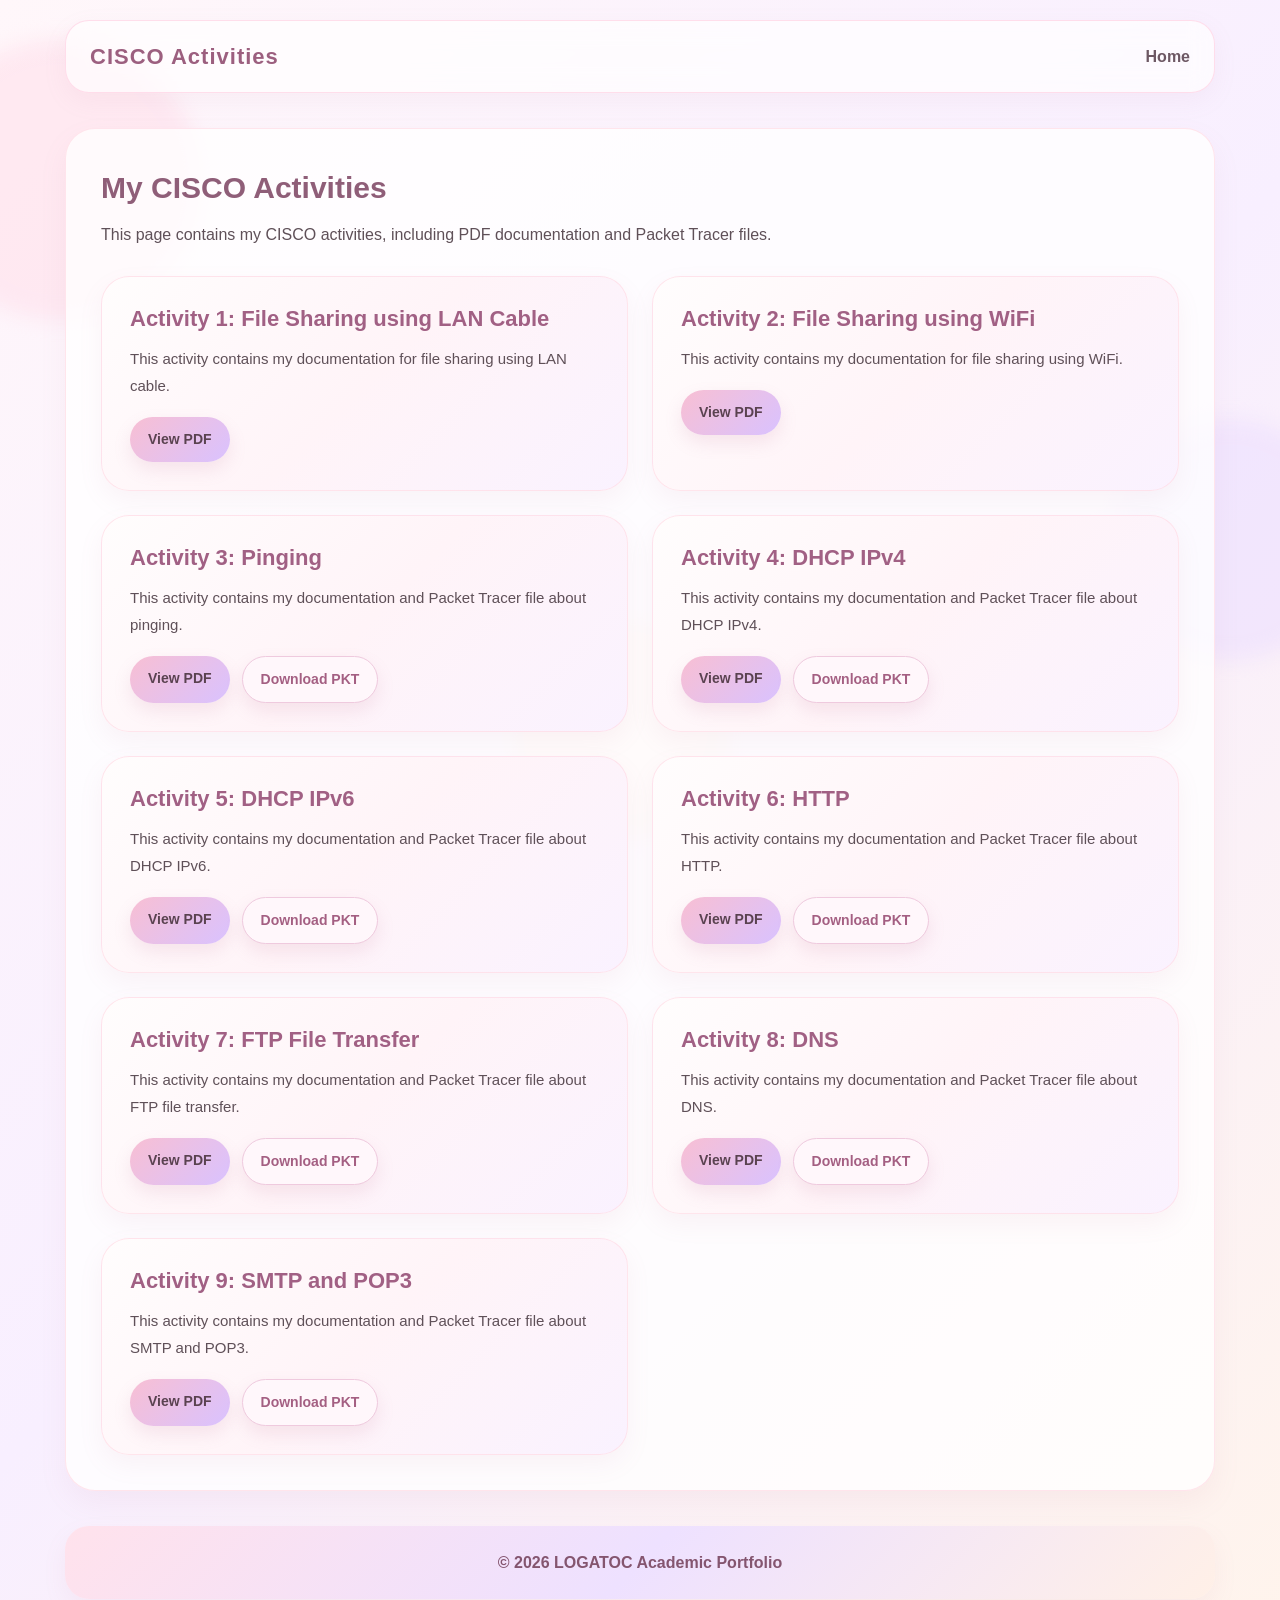
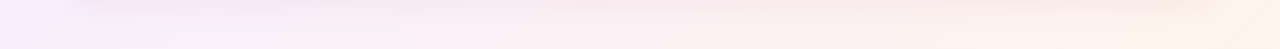
==== cisco.html @ a19fa794 "Added academic portfolio website" ====
<!DOCTYPE html>
<html lang="en">
<head>
    <meta charset="UTF-8">
    <meta name="viewport" content="width=device-width, initial-scale=1.0">
    <title>CISCO Activities</title>

    <style>
        * {
            margin: 0;
            padding: 0;
            box-sizing: border-box;
        }

        html {
            scroll-behavior: smooth;
        }

        body {
            font-family: "Segoe UI", Arial, sans-serif;
            background: linear-gradient(135deg, #fff7fa, #f8efff, #fff4ec);
            color: #4a3d45;
            line-height: 1.6;
            min-height: 100vh;
            padding-bottom: 25px;
        }

        .bg-shape {
            position: fixed;
            border-radius: 50%;
            z-index: -1;
            filter: blur(10px);
            opacity: 0.5;
        }

        .shape1 {
            width: 280px;
            height: 280px;
            background: #ffdbe8;
            top: 40px;
            left: -80px;
        }

        .shape2 {
            width: 240px;
            height: 240px;
            background: #eadbff;
            top: 420px;
            right: -70px;
        }

        .shape3 {
            width: 220px;
            height: 220px;
            background: #ffe8d9;
            bottom: 60px;
            left: 40%;
        }

        .navbar {
            width: 90%;
            max-width: 1150px;
            margin: 20px auto 0;
            padding: 18px 24px;
            background: rgba(255, 255, 255, 0.68);
            backdrop-filter: blur(12px);
            border: 1px solid rgba(255, 214, 230, 0.8);
            border-radius: 24px;
            display: flex;
            justify-content: space-between;
            align-items: center;
            box-shadow: 0 8px 25px rgba(191, 136, 164, 0.08);
        }

        .logo {
            font-size: 22px;
            font-weight: bold;
            color: #9c5f7f;
            letter-spacing: 1px;
        }

        .nav-links {
            display: flex;
            list-style: none;
            gap: 18px;
        }

        .nav-links a {
            text-decoration: none;
            color: #6d5864;
            font-weight: 600;
            transition: 0.3s ease;
        }

        .nav-links a:hover {
            color: #c26f98;
        }

        .activities-section {
            width: 90%;
            max-width: 1150px;
            margin: 35px auto;
            background: rgba(255, 255, 255, 0.78);
            border: 1px solid rgba(255, 220, 230, 0.75);
            border-radius: 30px;
            padding: 35px;
            box-shadow: 0 12px 28px rgba(185, 127, 156, 0.08);
        }

        .activities-section h2 {
            color: #8f5e78;
            margin-bottom: 10px;
            font-size: 30px;
        }

        .certificate-intro {
            color: #5f5058;
            margin-bottom: 25px;
            max-width: 800px;
        }

        .activity-file-grid {
            display: grid;
            grid-template-columns: repeat(2, 1fr);
            gap: 24px;
            margin-top: 28px;
        }

        .activity-file-card {
            background: linear-gradient(135deg, #fffdfd, #fff4f8, #faf2ff);
            border: 1px solid rgba(255, 220, 230, 0.7);
            border-radius: 28px;
            padding: 28px;
            box-shadow: 0 10px 25px rgba(185, 127, 156, 0.08);
            transition: 0.3s ease;
        }

        .activity-file-card:hover {
            transform: translateY(-6px);
            box-shadow: 0 16px 32px rgba(185, 127, 156, 0.14);
        }

        .activity-file-card h3 {
            color: #a16084;
            margin-bottom: 12px;
            font-size: 22px;
            line-height: 1.3;
        }

        .activity-file-card p {
            color: #5f5058;
            font-size: 15px;
            margin-bottom: 18px;
            line-height: 1.8;
        }

        .file-buttons {
            display: flex;
            flex-wrap: wrap;
            gap: 12px;
        }

        .file-btn {
            text-decoration: none;
            background: linear-gradient(135deg, #f8bfd3, #d9c2ff);
            color: #5a4250;
            padding: 11px 18px;
            border-radius: 24px;
            font-weight: 700;
            font-size: 14px;
            box-shadow: 0 8px 18px rgba(192, 111, 148, 0.14);
            transition: 0.3s ease;
            display: inline-block;
        }

        .file-btn:hover {
            transform: translateY(-3px);
        }

        .secondary-file-btn {
            background: #fff7fb;
            color: #a45f82;
            border: 1px solid #efcade;
        }

        footer {
            width: 90%;
            max-width: 1150px;
            margin: 0 auto 25px;
            text-align: center;
            padding: 24px;
            border-radius: 24px;
            background: linear-gradient(135deg, #ffe2ec, #eee1ff, #fff0e7);
            color: #84556f;
            font-weight: 700;
            box-shadow: 0 10px 25px rgba(185, 127, 156, 0.08);
        }

        @media (max-width: 850px) {
            .navbar {
                flex-direction: column;
                gap: 12px;
            }

            .activity-file-grid {
                grid-template-columns: 1fr;
            }

            .activities-section {
                padding: 28px 22px;
            }
        }
    </style>
</head>
<body>

    <div class="bg-shape shape1"></div>
    <div class="bg-shape shape2"></div>
    <div class="bg-shape shape3"></div>

    <nav class="navbar">
        <div class="logo">CISCO Activities</div>

        <ul class="nav-links">
            <li><a href="index.html">Home</a></li>
        </ul>
    </nav>

    <section class="activities-section cisco-page">
        <h2>My CISCO Activities</h2>

        <p class="certificate-intro">
            This page contains my CISCO activities, including PDF documentation and Packet Tracer files.
        </p>

        <div class="activity-file-grid">

            <div class="activity-file-card">
                <h3>Activity 1: File Sharing using LAN Cable</h3>
                <p>This activity contains my documentation for file sharing using LAN cable.</p>

                <div class="file-buttons">
                    <a href="files/cisco/Activity%201/LOGATOC_ACT1_File%20Sharing%20using%20LAN%20Cable.pdf" target="_blank" class="file-btn">
                        View PDF
                    </a>
                </div>
            </div>

            <div class="activity-file-card">
                <h3>Activity 2: File Sharing using WiFi</h3>
                <p>This activity contains my documentation for file sharing using WiFi.</p>

                <div class="file-buttons">
                    <a href="files/cisco/Activity%202/LOGATOC_ACT2_File%20Sharing%20using%20WiFi.pdf" target="_blank" class="file-btn">
                        View PDF
                    </a>
                </div>
            </div>

            <div class="activity-file-card">
                <h3>Activity 3: Pinging</h3>
                <p>This activity contains my documentation and Packet Tracer file about pinging.</p>

                <div class="file-buttons">
                    <a href="files/cisco/Activity%203/LOGATOC_ACT3%28PINGING%29.pdf" target="_blank" class="file-btn">
                        View PDF
                    </a>

                    <a href="files/cisco/Activity%203/LOGATOC_ACT3%28PINGING%29.pkt" download class="file-btn secondary-file-btn">
                        Download PKT
                    </a>
                </div>
            </div>

            <div class="activity-file-card">
                <h3>Activity 4: DHCP IPv4</h3>
                <p>This activity contains my documentation and Packet Tracer file about DHCP IPv4.</p>

                <div class="file-buttons">
                    <a href="files/cisco/Activity%204/LOGATOC_ACT4%28DHCP%20IPv4%29.pdf" target="_blank" class="file-btn">
                        View PDF
                    </a>

                    <a href="files/cisco/Activity%204/LOGATOC_ACT4%28DHCP%20IPv4%29.pkt" download class="file-btn secondary-file-btn">
                        Download PKT
                    </a>
                </div>
            </div>

            <div class="activity-file-card">
                <h3>Activity 5: DHCP IPv6</h3>
                <p>This activity contains my documentation and Packet Tracer file about DHCP IPv6.</p>

                <div class="file-buttons">
                    <a href="files/cisco/Activity%205/LOGATOC_ACT5%28DHCP%20IPv6%29.pdf" target="_blank" class="file-btn">
                        View PDF
                    </a>

                    <a href="files/cisco/Activity%205/LOGATOC_ACT5%28DHCP%20IPv6%29.pkt" download class="file-btn secondary-file-btn">
                        Download PKT
                    </a>
                </div>
            </div>

            <div class="activity-file-card">
                <h3>Activity 6: HTTP</h3>
                <p>This activity contains my documentation and Packet Tracer file about HTTP.</p>

                <div class="file-buttons">
                    <a href="files/cisco/Activity%206/LOGATOC_ACT6%28HTTP%29.pdf" target="_blank" class="file-btn">
                        View PDF
                    </a>

                    <a href="files/cisco/Activity%206/LOGATOC_ACT6%28HTTP%29.pkt" download class="file-btn secondary-file-btn">
                        Download PKT
                    </a>
                </div>
            </div>

            <div class="activity-file-card">
                <h3>Activity 7: FTP File Transfer</h3>
                <p>This activity contains my documentation and Packet Tracer file about FTP file transfer.</p>

                <div class="file-buttons">
                    <a href="files/cisco/Activity%207/LOGATOC_ACT7%28FTP_File%20Transfer%29.pdf" target="_blank" class="file-btn">
                        View PDF
                    </a>

                    <a href="files/cisco/Activity%207/LOGATOC_ACT7%28FTP_File%20Transfer%29.pkt" download class="file-btn secondary-file-btn">
                        Download PKT
                    </a>
                </div>
            </div>

            <div class="activity-file-card">
                <h3>Activity 8: DNS</h3>
                <p>This activity contains my documentation and Packet Tracer file about DNS.</p>

                <div class="file-buttons">
                    <a href="files/cisco/Activity%208/LOGATOC_ACT8%28DNS%29.pdf" target="_blank" class="file-btn">
                        View PDF
                    </a>

                    <a href="files/cisco/Activity%208/LOGATOC_ACT8%28DNS%29.pkt" download class="file-btn secondary-file-btn">
                        Download PKT
                    </a>
                </div>
            </div>

            <div class="activity-file-card">
                <h3>Activity 9: SMTP and POP3</h3>
                <p>This activity contains my documentation and Packet Tracer file about SMTP and POP3.</p>

                <div class="file-buttons">
                    <a href="files/cisco/Activity%209/LOGATOC_ACT9%28SMTP_and_POP3%29.pdf" target="_blank" class="file-btn">
                        View PDF
                    </a>

                    <a href="files/cisco/Activity%209/LOGATOC_ACT9%28SMTP_and_POP3%29.pkt" download class="file-btn secondary-file-btn">
                        Download PKT
                    </a>
                </div>
            </div>

        </div>
    </section>

    <footer>
        <p>© 2026 LOGATOC Academic Portfolio</p>
    </footer>

</body>
</html>
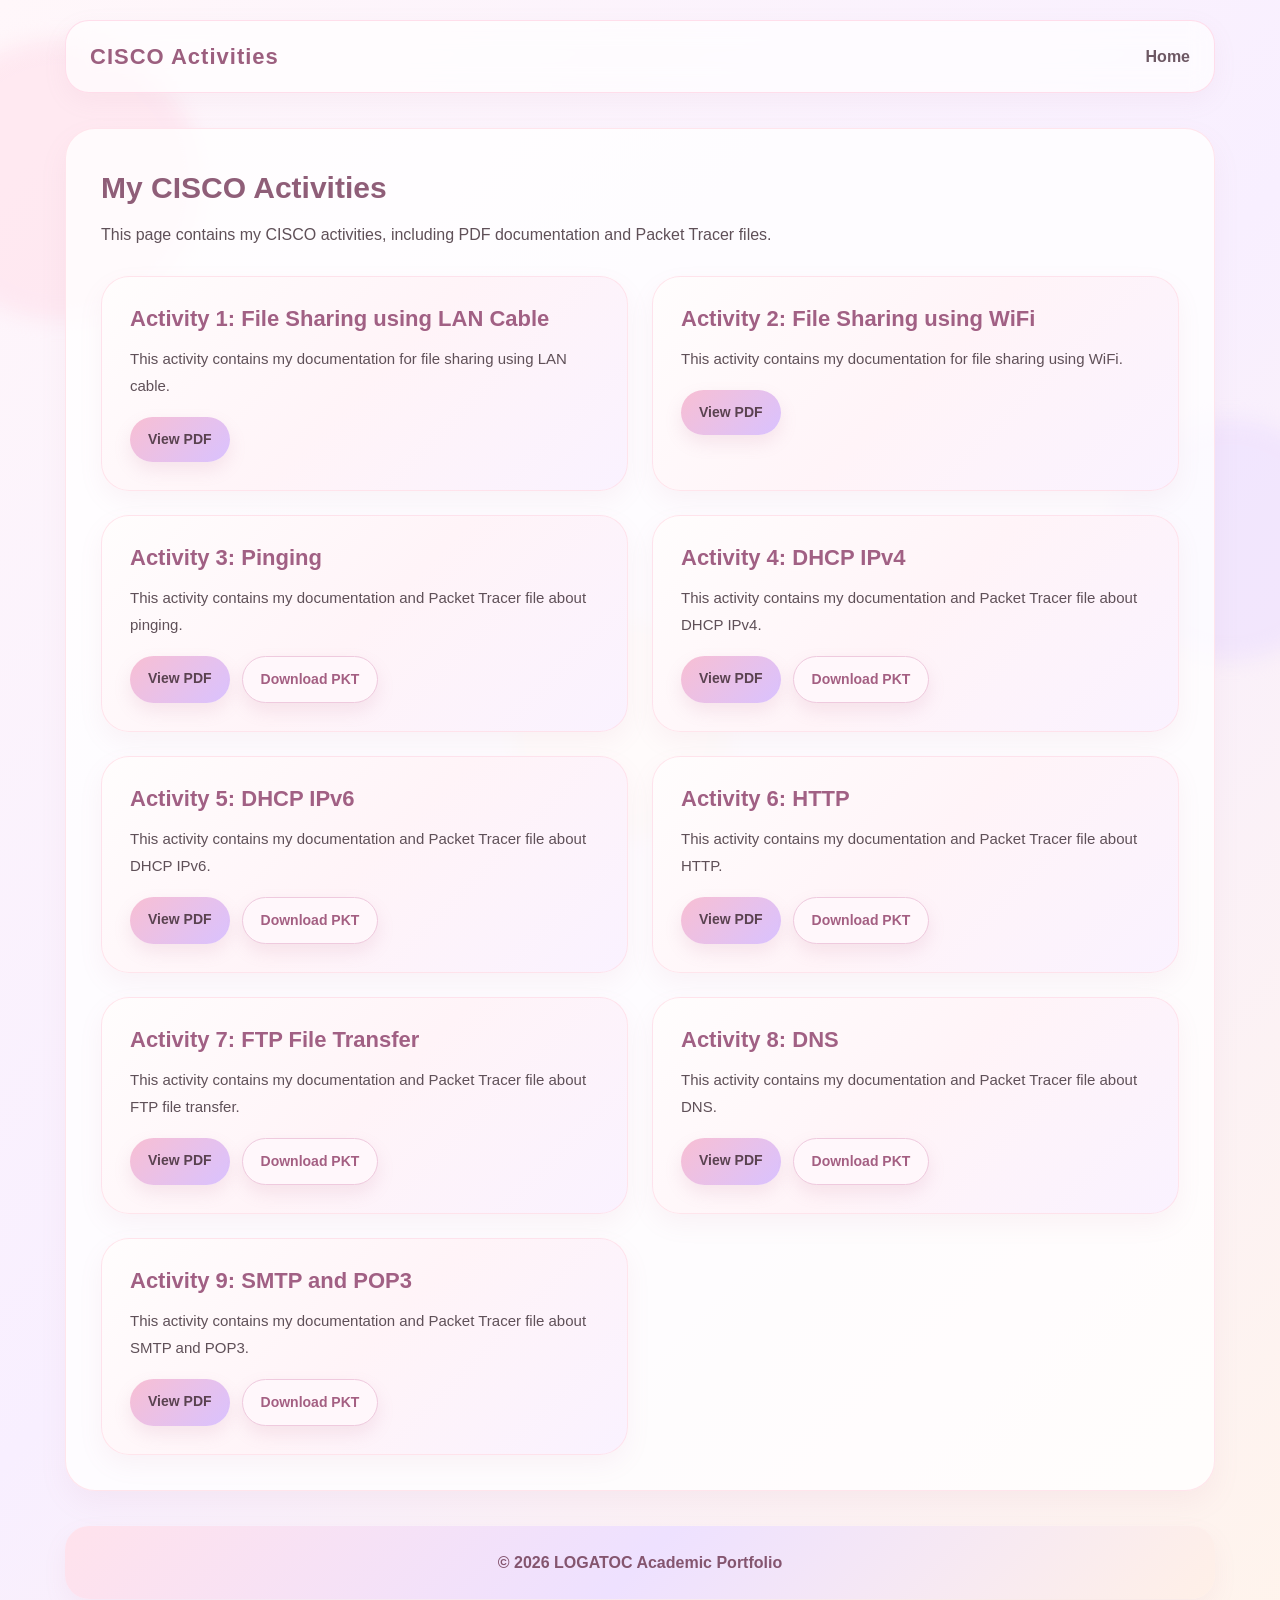
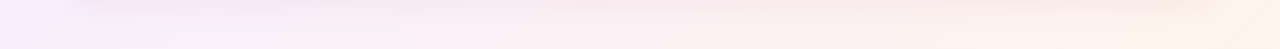
==== commit 2247ea60: "Updated portfolio animations and effects" ====
--- a/cisco.html
+++ b/cisco.html
@@ -196,6 +196,236 @@
             box-shadow: 0 10px 25px rgba(185, 127, 156, 0.08);
         }
 
+        /* ===== CREATIVE ANIMATIONS & EFFECTS - ADD ONLY ===== */
+
+@keyframes softFloat {
+    0%, 100% {
+        transform: translateY(0) scale(1);
+    }
+    50% {
+        transform: translateY(-18px) scale(1.04);
+    }
+}
+
+@keyframes fadeSlideUp {
+    from {
+        opacity: 0;
+        transform: translateY(35px);
+    }
+    to {
+        opacity: 1;
+        transform: translateY(0);
+    }
+}
+
+@keyframes glowPulse {
+    0%, 100% {
+        box-shadow: 0 10px 25px rgba(185, 127, 156, 0.10);
+    }
+    50% {
+        box-shadow: 0 16px 35px rgba(194, 111, 152, 0.24);
+    }
+}
+
+@keyframes buttonShine {
+    0% {
+        left: -80%;
+    }
+    100% {
+        left: 130%;
+    }
+}
+
+/* Floating background shapes */
+.bg-shape {
+    animation: softFloat 6s ease-in-out infinite;
+}
+
+.shape2 {
+    animation-delay: 1.5s;
+}
+
+.shape3 {
+    animation-delay: 3s;
+}
+
+/* Smooth entrance animation */
+.navbar,
+.hero-text,
+.hero-image-side,
+.quick-info,
+.about-card,
+.skills-progress-wrapper,
+.activities-section,
+.certificate-section,
+.contact-section,
+footer {
+    animation: fadeSlideUp 0.9s ease both;
+}
+
+.hero-image-side {
+    animation-delay: 0.15s;
+}
+
+.quick-info {
+    animation-delay: 0.25s;
+}
+
+.about-card,
+.skill-progress-card,
+.bento-card,
+.certificate-card,
+.contact-card,
+.activity-file-card {
+    animation: fadeSlideUp 0.9s ease both;
+}
+
+/* Navbar glow effect */
+.navbar {
+    transition: 0.35s ease;
+}
+
+.navbar:hover {
+    transform: translateY(-3px);
+    box-shadow: 0 14px 35px rgba(191, 136, 164, 0.16);
+}
+
+/* Links hover animation */
+.nav-links a {
+    position: relative;
+}
+
+.nav-links a::after {
+    content: "";
+    position: absolute;
+    left: 0;
+    bottom: -5px;
+    width: 0;
+    height: 2px;
+    background: linear-gradient(135deg, #f8bfd3, #d9c2ff);
+    transition: width 0.3s ease;
+    border-radius: 20px;
+}
+
+.nav-links a:hover::after {
+    width: 100%;
+}
+
+/* Buttons shine effect */
+.btn,
+.file-btn {
+    position: relative;
+    overflow: hidden;
+}
+
+.btn::before,
+.file-btn::before {
+    content: "";
+    position: absolute;
+    top: 0;
+    left: -80%;
+    width: 50%;
+    height: 100%;
+    background: rgba(255, 255, 255, 0.35);
+    transform: skewX(-25deg);
+}
+
+.btn:hover::before,
+.file-btn:hover::before {
+    animation: buttonShine 0.8s ease;
+}
+
+.btn:hover,
+.file-btn:hover {
+    transform: translateY(-4px) scale(1.03);
+}
+
+/* Hero image aesthetic hover */
+.hero-image-card,
+.image-frame img {
+    transition: 0.4s ease;
+}
+
+.hero-image-card:hover {
+    transform: translateY(-8px) rotate(1deg);
+    animation: glowPulse 1.8s ease-in-out infinite;
+}
+
+.hero-image-card:hover .image-frame img {
+    transform: scale(1.05);
+}
+
+/* Cards hover effect */
+.info-box,
+.about-card,
+.skill-progress-card,
+.bento-card,
+.certificate-card,
+.contact-card,
+.activity-file-card {
+    transition: transform 0.35s ease, box-shadow 0.35s ease, border 0.35s ease;
+}
+
+.info-box:hover,
+.about-card:hover,
+.skill-progress-card:hover,
+.bento-card:hover,
+.certificate-card:hover,
+.contact-card:hover,
+.activity-file-card:hover {
+    transform: translateY(-8px);
+    box-shadow: 0 18px 38px rgba(185, 127, 156, 0.16);
+    border-color: rgba(244, 170, 204, 0.9);
+}
+
+/* Skill bars animate */
+.skill-fill {
+    animation: skillGrow 1.6s ease forwards;
+    transform-origin: left;
+}
+
+@keyframes skillGrow {
+    from {
+        transform: scaleX(0);
+    }
+    to {
+        transform: scaleX(1);
+    }
+}
+
+/* Certificate image effect */
+.certificate-card img,
+.project-image,
+.project-media-grid img {
+    transition: 0.4s ease;
+}
+
+.certificate-card:hover img,
+.project-image:hover,
+.project-media-grid img:hover {
+    transform: scale(1.04);
+    filter: brightness(1.04) contrast(1.02);
+}
+
+/* Cute heading effect */
+h1 span,
+.logo {
+    transition: 0.35s ease;
+}
+
+h1 span:hover,
+.logo:hover {
+    letter-spacing: 2px;
+}
+
+/* Reduce motion for accessibility */
+@media (prefers-reduced-motion: reduce) {
+    * {
+        animation: none !important;
+        transition: none !important;
+    }
+}
+
         @media (max-width: 850px) {
             .navbar {
                 flex-direction: column;
